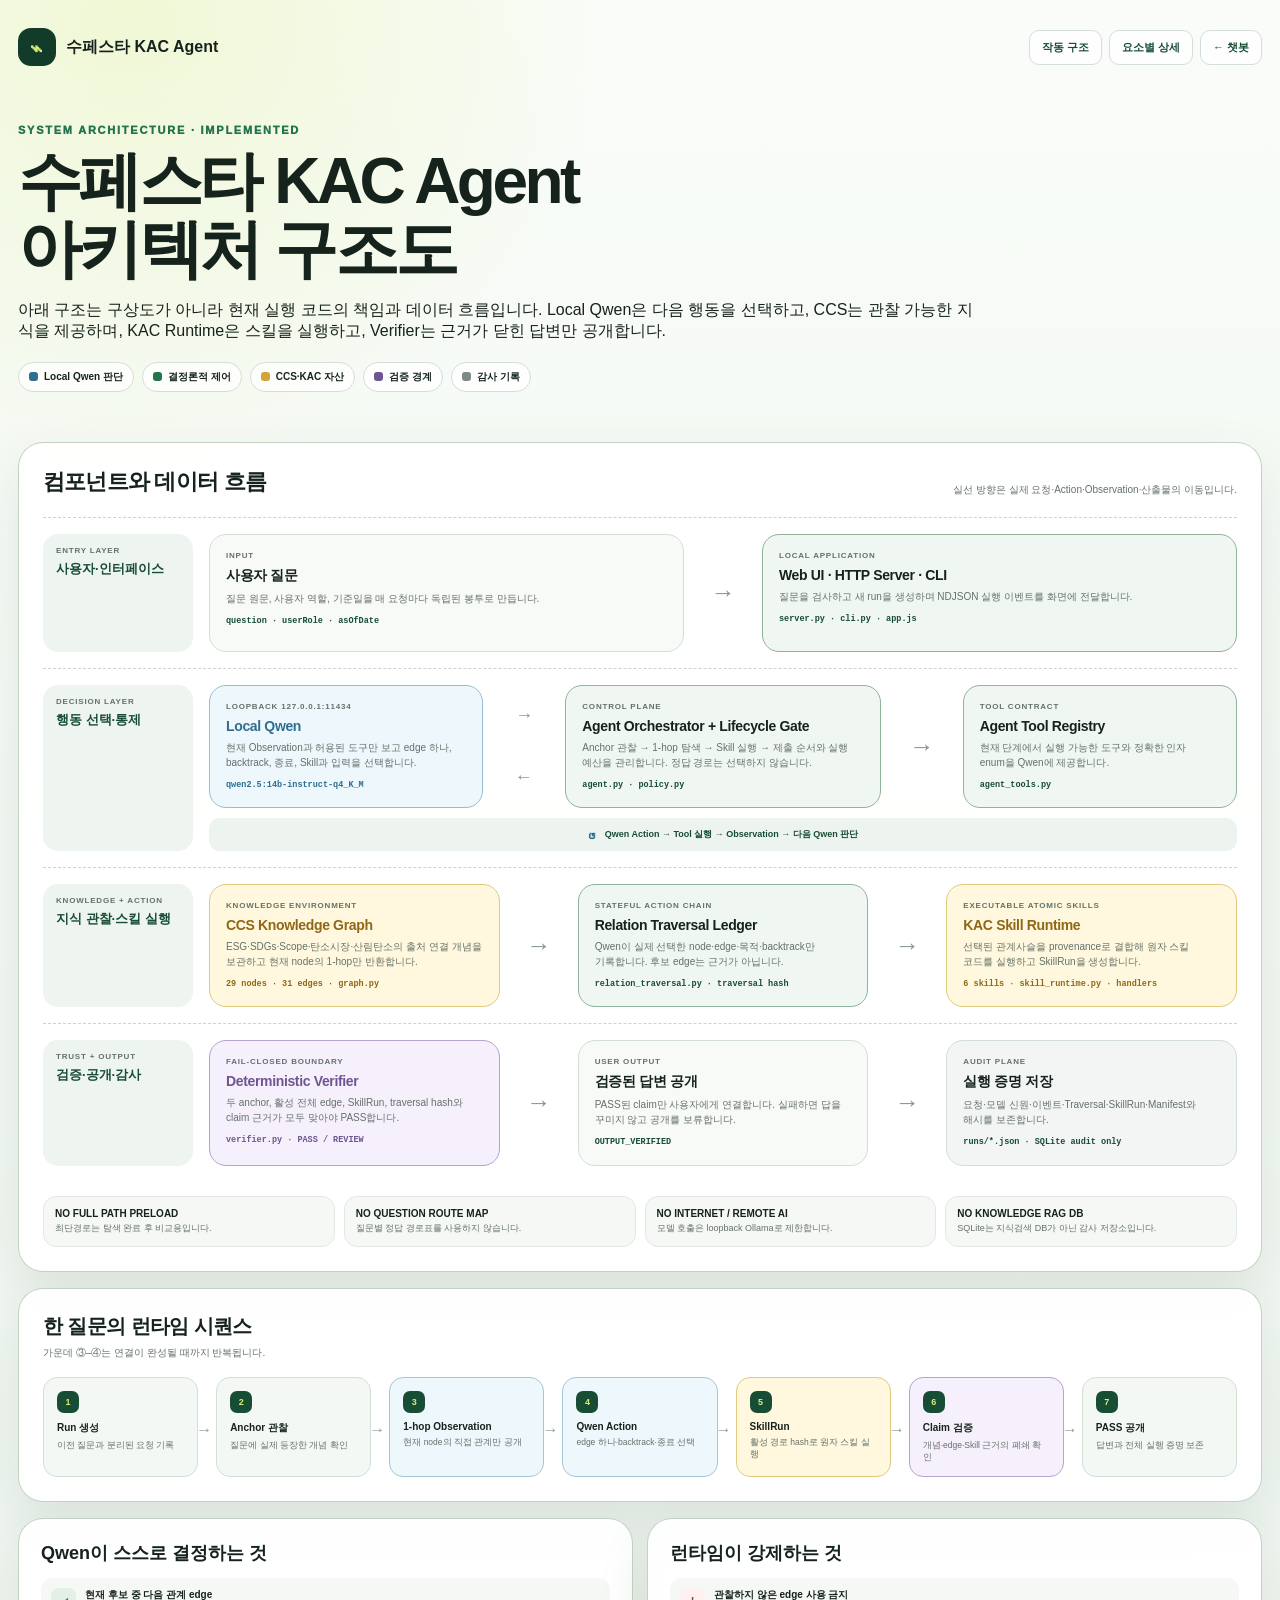
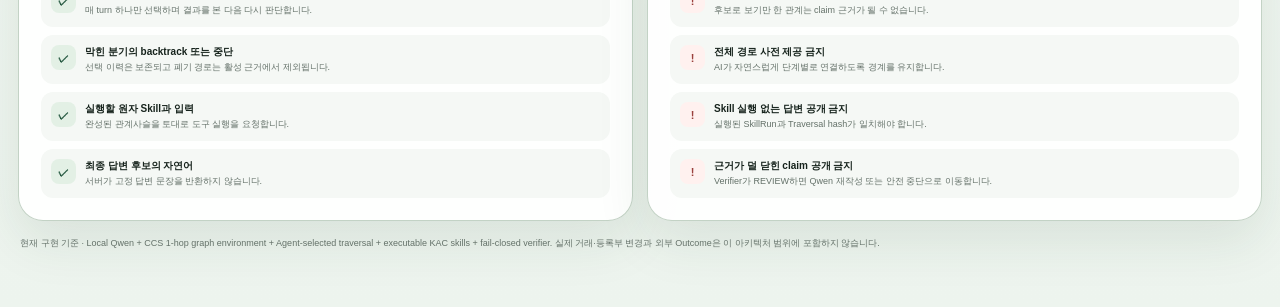
==== web/kac-architecture.html @ 11a13f76 "Add KAC agent architecture diagram" ====
<!doctype html>
<html lang="ko">
<head>
  <meta charset="utf-8">
  <meta name="viewport" content="width=device-width, initial-scale=1">
  <meta name="description" content="수페스타 KAC Agent의 실제 시스템 아키텍처 구조도">
  <title>수페스타 KAC Agent 아키텍처</title>
  <style>
    :root {
      --ink:#16231c; --muted:#647169; --forest:#174d34; --forest-2:#23734d;
      --lime:#d8ed7a; --paper:#f7faf6; --white:#fff; --line:#d3dfd5;
      --blue:#2f6e91; --blue-bg:#edf7fc; --gold:#906716; --gold-bg:#fff8de;
      --purple:#6e5592; --purple-bg:#f5f0fb; --red:#9a403d; --red-bg:#fff1ef;
      --shadow:0 20px 52px rgba(25,64,42,.10);
    }
    *{box-sizing:border-box}
    body{margin:0;color:var(--ink);background:radial-gradient(circle at 10% 0,rgba(216,237,122,.28),transparent 30rem),linear-gradient(180deg,#f9fcf8,#edf4ee);font-family:Pretendard,"Noto Sans KR",-apple-system,BlinkMacSystemFont,"Segoe UI",sans-serif}
    a{color:inherit}.page{width:min(1320px,calc(100% - 36px));margin:auto;padding:28px 0 56px}
    .topbar{display:flex;align-items:center;justify-content:space-between;gap:16px}.brand{display:flex;align-items:center;gap:10px;text-decoration:none;font-weight:900}.mark{display:grid;width:38px;height:38px;place-items:center;border-radius:13px;background:#123b29;color:var(--lime);font-size:23px}.nav{display:flex;gap:7px;flex-wrap:wrap;justify-content:flex-end}.nav a{padding:9px 12px;border:1px solid var(--line);border-radius:10px;background:rgba(255,255,255,.78);color:var(--forest);font-size:11px;font-weight:850;text-decoration:none}
    .hero{padding:58px 0 30px;max-width:960px}.eyebrow{margin:0;color:var(--forest-2);font-size:11px;font-weight:950;letter-spacing:.16em}.hero h1{margin:12px 0 15px;font-size:clamp(38px,5vw,64px);line-height:1.06;letter-spacing:-.055em}.hero>p:last-child{max-width:870px;margin:0;color:var(--muted);font-size:16px;line-height:1.72;word-break:keep-all}
    .legend{display:flex;flex-wrap:wrap;gap:8px;margin:20px 0}.legend span{display:flex;align-items:center;gap:6px;padding:7px 10px;border:1px solid var(--line);border-radius:999px;background:rgba(255,255,255,.82);font-size:10px;font-weight:850}.dot{width:9px;height:9px;border-radius:3px}.dot.model{background:var(--blue)}.dot.control{background:var(--forest-2)}.dot.asset{background:#d2a536}.dot.verify{background:var(--purple)}.dot.audit{background:#7e8b84}
    .card{border:1px solid rgba(190,207,193,.92);border-radius:25px;background:rgba(255,255,255,.92);box-shadow:var(--shadow)}
    .architecture{padding:24px}.arch-head{display:flex;align-items:end;justify-content:space-between;gap:18px;margin-bottom:20px}.arch-head h2{margin:0;font-size:22px;letter-spacing:-.035em}.arch-head p{margin:0;color:var(--muted);font-size:10px}
    .zone{position:relative;display:grid;grid-template-columns:150px 1fr;gap:16px;padding:16px 0;border-top:1px dashed #c8d6cb}.zone:first-of-type{border-top:0;padding-top:0}.zone-label{padding:12px 13px;border-radius:15px;background:#eef4ef;align-self:stretch}.zone-label small{display:block;color:var(--muted);font-size:8px;font-weight:900;letter-spacing:.1em}.zone-label strong{display:block;margin-top:5px;color:var(--forest);font-size:13px;line-height:1.35}.zone-body{display:grid;gap:12px;align-items:stretch}.zone.user .zone-body{grid-template-columns:1fr 54px 1fr}.zone.decision .zone-body{grid-template-columns:1fr 58px 1.15fr 58px 1fr}.zone.execution .zone-body{grid-template-columns:1fr 54px 1fr 54px 1fr}.zone.output .zone-body{grid-template-columns:1fr 54px 1fr 54px 1fr}
    .box{position:relative;min-height:118px;padding:16px;border:1px solid var(--line);border-radius:17px;background:var(--paper)}.box small{display:block;color:var(--muted);font-size:8px;font-weight:900;letter-spacing:.1em}.box h3{margin:7px 0 6px;font-size:14px;letter-spacing:-.025em}.box p{margin:0;color:var(--muted);font-size:10px;line-height:1.5;word-break:keep-all}.box code{display:block;margin-top:9px;color:var(--forest);font:700 8.5px/1.45 ui-monospace,SFMono-Regular,Menlo,monospace;overflow-wrap:anywhere}.box.model{border-color:#96bdd1;background:var(--blue-bg)}.box.model h3,.box.model code{color:var(--blue)}.box.control{border-color:#8fb39b;background:#f0f7f2}.box.asset{border-color:#dfca7e;background:var(--gold-bg)}.box.asset h3,.box.asset code{color:var(--gold)}.box.verify{border-color:#b6a3d0;background:var(--purple-bg)}.box.verify h3,.box.verify code{color:var(--purple)}.box.audit{background:#f2f5f3}
    .arrow{display:grid;place-items:center;color:#869990;font-size:25px;font-weight:900}.arrow.two{grid-template-rows:1fr 1fr;font-size:18px}.arrow.two span:last-child{transform:rotate(180deg)}
    .feedback{grid-column:1/-1;display:flex;align-items:center;justify-content:center;gap:9px;margin-top:-2px;padding:8px 12px;border-radius:11px;background:#edf4ef;color:var(--forest);font-size:9px;font-weight:850}.feedback b{font-size:15px;color:var(--blue)}
    .guardrail{display:grid;grid-template-columns:repeat(4,1fr);gap:9px;margin-top:14px}.guardrail div{padding:11px;border-radius:13px;background:#f5f8f5;border:1px solid #e1e9e2}.guardrail strong{display:block;font-size:10px}.guardrail p{margin:3px 0 0;color:var(--muted);font-size:9px;line-height:1.45}
    .sequence{margin-top:16px;padding:24px}.sequence h2{margin:0 0 6px;font-size:20px;letter-spacing:-.03em}.sequence>p{margin:0 0 17px;color:var(--muted);font-size:10px}.seq-flow{display:grid;grid-template-columns:repeat(7,minmax(0,1fr));gap:18px}.seq{position:relative;padding:13px;border-radius:14px;background:#f4f8f4;border:1px solid var(--line);min-height:100px}.seq::after{content:"→";position:absolute;right:-15px;top:44%;color:#8ba096;font-weight:900}.seq:last-child::after{display:none}.seq span{display:grid;width:22px;height:22px;place-items:center;border-radius:7px;background:var(--forest);color:var(--lime);font-size:9px;font-weight:900}.seq b{display:block;margin:8px 0 4px;font-size:10px}.seq p{margin:0;color:var(--muted);font-size:8.5px;line-height:1.45}.seq.loop-step{background:var(--blue-bg);border-color:#a6c6d7}.seq.skill-step{background:var(--gold-bg);border-color:#dfca7e}.seq.verify-step{background:var(--purple-bg);border-color:#b6a3d0}
    .truth-grid{display:grid;grid-template-columns:1fr 1fr;gap:14px;margin-top:16px}.truth{padding:22px}.truth h2{margin:0 0 13px;font-size:18px}.truth-list{display:grid;gap:8px}.truth-item{display:grid;grid-template-columns:25px 1fr;gap:9px;padding:10px;border-radius:12px;background:#f5f8f5}.truth-item b{display:grid;width:25px;height:25px;place-items:center;border-radius:8px;background:#e3f0e5;color:var(--forest);font-size:11px}.truth-item.no b{background:var(--red-bg);color:var(--red)}.truth-item strong{display:block;font-size:10px}.truth-item p{margin:2px 0 0;color:var(--muted);font-size:9px;line-height:1.45}.footer{margin:16px 2px 0;color:var(--muted);font-size:9px;line-height:1.5}
    @media(max-width:1000px){.zone{grid-template-columns:1fr}.zone.user .zone-body,.zone.decision .zone-body,.zone.execution .zone-body,.zone.output .zone-body{grid-template-columns:1fr}.arrow{height:25px}.arrow,.arrow.two span{transform:rotate(90deg)}.arrow.two{display:flex;justify-content:center;gap:8px}.feedback{grid-column:1}.guardrail{grid-template-columns:1fr 1fr}.seq-flow{grid-template-columns:1fr;gap:8px}.seq::after{content:"↓";right:50%;top:auto;bottom:-16px;transform:translateX(50%)}.truth-grid{grid-template-columns:1fr}}
    @media(max-width:620px){.page{width:min(100% - 22px,1320px)}.hero{padding-top:40px}.architecture,.sequence,.truth{padding:17px}.arch-head{display:block}.arch-head p{margin-top:6px}.guardrail{grid-template-columns:1fr}.nav a:first-child{display:none}}
  </style>
</head>
<body>
  <div class="page">
    <header class="topbar">
      <a class="brand" href="/"><span class="mark">⌁</span><span>수페스타 KAC Agent</span></a>
      <nav class="nav"><a href="/runtime-visual.html">작동 구조</a><a href="/runtime-deep-dive.html">요소별 상세</a><a href="/">← 챗봇</a></nav>
    </header>

    <section class="hero">
      <p class="eyebrow">SYSTEM ARCHITECTURE · IMPLEMENTED</p>
      <h1>수페스타 KAC Agent<br>아키텍처 구조도</h1>
      <p>아래 구조는 구상도가 아니라 현재 실행 코드의 책임과 데이터 흐름입니다. Local Qwen은 다음 행동을 선택하고, CCS는 관찰 가능한 지식을 제공하며, KAC Runtime은 스킬을 실행하고, Verifier는 근거가 닫힌 답변만 공개합니다.</p>
      <div class="legend"><span><i class="dot model"></i>Local Qwen 판단</span><span><i class="dot control"></i>결정론적 제어</span><span><i class="dot asset"></i>CCS·KAC 자산</span><span><i class="dot verify"></i>검증 경계</span><span><i class="dot audit"></i>감사 기록</span></div>
    </section>

    <section class="card architecture">
      <div class="arch-head"><h2>컴포넌트와 데이터 흐름</h2><p>실선 방향은 실제 요청·Action·Observation·산출물의 이동입니다.</p></div>

      <div class="zone user">
        <div class="zone-label"><small>ENTRY LAYER</small><strong>사용자·인터페이스</strong></div>
        <div class="zone-body">
          <article class="box"><small>INPUT</small><h3>사용자 질문</h3><p>질문 원문, 사용자 역할, 기준일을 매 요청마다 독립된 봉투로 만듭니다.</p><code>question · userRole · asOfDate</code></article>
          <div class="arrow">→</div>
          <article class="box control"><small>LOCAL APPLICATION</small><h3>Web UI · HTTP Server · CLI</h3><p>질문을 검사하고 새 run을 생성하며 NDJSON 실행 이벤트를 화면에 전달합니다.</p><code>server.py · cli.py · app.js</code></article>
        </div>
      </div>

      <div class="zone decision">
        <div class="zone-label"><small>DECISION LAYER</small><strong>행동 선택·통제</strong></div>
        <div class="zone-body">
          <article class="box model"><small>LOOPBACK 127.0.0.1:11434</small><h3>Local Qwen</h3><p>현재 Observation과 허용된 도구만 보고 edge 하나, backtrack, 종료, Skill과 입력을 선택합니다.</p><code>qwen2.5:14b-instruct-q4_K_M</code></article>
          <div class="arrow two"><span>→</span><span>→</span></div>
          <article class="box control"><small>CONTROL PLANE</small><h3>Agent Orchestrator + Lifecycle Gate</h3><p>Anchor 관찰 → 1-hop 탐색 → Skill 실행 → 제출 순서와 실행 예산을 관리합니다. 정답 경로는 선택하지 않습니다.</p><code>agent.py · policy.py</code></article>
          <div class="arrow">→</div>
          <article class="box control"><small>TOOL CONTRACT</small><h3>Agent Tool Registry</h3><p>현재 단계에서 실행 가능한 도구와 정확한 인자 enum을 Qwen에 제공합니다.</p><code>agent_tools.py</code></article>
          <div class="feedback"><b>↺</b> Qwen Action → Tool 실행 → Observation → 다음 Qwen 판단</div>
        </div>
      </div>

      <div class="zone execution">
        <div class="zone-label"><small>KNOWLEDGE + ACTION</small><strong>지식 관찰·스킬 실행</strong></div>
        <div class="zone-body">
          <article class="box asset"><small>KNOWLEDGE ENVIRONMENT</small><h3>CCS Knowledge Graph</h3><p>ESG·SDGs·Scope·탄소시장·산림탄소의 출처 연결 개념을 보관하고 현재 node의 1-hop만 반환합니다.</p><code>29 nodes · 31 edges · graph.py</code></article>
          <div class="arrow">→</div>
          <article class="box control"><small>STATEFUL ACTION CHAIN</small><h3>Relation Traversal Ledger</h3><p>Qwen이 실제 선택한 node·edge·목적·backtrack만 기록합니다. 후보 edge는 근거가 아닙니다.</p><code>relation_traversal.py · traversal hash</code></article>
          <div class="arrow">→</div>
          <article class="box asset"><small>EXECUTABLE ATOMIC SKILLS</small><h3>KAC Skill Runtime</h3><p>선택된 관계사슬을 provenance로 결합해 원자 스킬 코드를 실행하고 SkillRun을 생성합니다.</p><code>6 skills · skill_runtime.py · handlers</code></article>
        </div>
      </div>

      <div class="zone output">
        <div class="zone-label"><small>TRUST + OUTPUT</small><strong>검증·공개·감사</strong></div>
        <div class="zone-body">
          <article class="box verify"><small>FAIL-CLOSED BOUNDARY</small><h3>Deterministic Verifier</h3><p>두 anchor, 활성 전체 edge, SkillRun, traversal hash와 claim 근거가 모두 맞아야 PASS합니다.</p><code>verifier.py · PASS / REVIEW</code></article>
          <div class="arrow">→</div>
          <article class="box"><small>USER OUTPUT</small><h3>검증된 답변 공개</h3><p>PASS된 claim만 사용자에게 연결합니다. 실패하면 답을 꾸미지 않고 공개를 보류합니다.</p><code>OUTPUT_VERIFIED</code></article>
          <div class="arrow">→</div>
          <article class="box audit"><small>AUDIT PLANE</small><h3>실행 증명 저장</h3><p>요청·모델 신원·이벤트·Traversal·SkillRun·Manifest와 해시를 보존합니다.</p><code>runs/*.json · SQLite audit only</code></article>
        </div>
      </div>

      <div class="guardrail">
        <div><strong>NO FULL PATH PRELOAD</strong><p>최단경로는 탐색 완료 후 비교용입니다.</p></div>
        <div><strong>NO QUESTION ROUTE MAP</strong><p>질문별 정답 경로표를 사용하지 않습니다.</p></div>
        <div><strong>NO INTERNET / REMOTE AI</strong><p>모델 호출은 loopback Ollama로 제한합니다.</p></div>
        <div><strong>NO KNOWLEDGE RAG DB</strong><p>SQLite는 지식검색 DB가 아닌 감사 저장소입니다.</p></div>
      </div>
    </section>

    <section class="card sequence">
      <h2>한 질문의 런타임 시퀀스</h2>
      <p>가운데 ③–④는 연결이 완성될 때까지 반복됩니다.</p>
      <div class="seq-flow">
        <article class="seq"><span>1</span><b>Run 생성</b><p>이전 질문과 분리된 요청 기록</p></article>
        <article class="seq"><span>2</span><b>Anchor 관찰</b><p>질문에 실제 등장한 개념 확인</p></article>
        <article class="seq loop-step"><span>3</span><b>1-hop Observation</b><p>현재 node의 직접 관계만 공개</p></article>
        <article class="seq loop-step"><span>4</span><b>Qwen Action</b><p>edge 하나·backtrack·종료 선택</p></article>
        <article class="seq skill-step"><span>5</span><b>SkillRun</b><p>활성 경로 hash로 원자 스킬 실행</p></article>
        <article class="seq verify-step"><span>6</span><b>Claim 검증</b><p>개념·edge·Skill 근거의 폐쇄 확인</p></article>
        <article class="seq"><span>7</span><b>PASS 공개</b><p>답변과 전체 실행 증명 보존</p></article>
      </div>
    </section>

    <div class="truth-grid">
      <section class="card truth">
        <h2>Qwen이 스스로 결정하는 것</h2>
        <div class="truth-list">
          <div class="truth-item"><b>✓</b><div><strong>현재 후보 중 다음 관계 edge</strong><p>매 turn 하나만 선택하며 결과를 본 다음 다시 판단합니다.</p></div></div>
          <div class="truth-item"><b>✓</b><div><strong>막힌 분기의 backtrack 또는 중단</strong><p>선택 이력은 보존되고 폐기 경로는 활성 근거에서 제외됩니다.</p></div></div>
          <div class="truth-item"><b>✓</b><div><strong>실행할 원자 Skill과 입력</strong><p>완성된 관계사슬을 토대로 도구 실행을 요청합니다.</p></div></div>
          <div class="truth-item"><b>✓</b><div><strong>최종 답변 후보의 자연어</strong><p>서버가 고정 답변 문장을 반환하지 않습니다.</p></div></div>
        </div>
      </section>
      <section class="card truth">
        <h2>런타임이 강제하는 것</h2>
        <div class="truth-list">
          <div class="truth-item no"><b>!</b><div><strong>관찰하지 않은 edge 사용 금지</strong><p>후보로 보기만 한 관계는 claim 근거가 될 수 없습니다.</p></div></div>
          <div class="truth-item no"><b>!</b><div><strong>전체 경로 사전 제공 금지</strong><p>AI가 자연스럽게 단계별로 연결하도록 경계를 유지합니다.</p></div></div>
          <div class="truth-item no"><b>!</b><div><strong>Skill 실행 없는 답변 공개 금지</strong><p>실행된 SkillRun과 Traversal hash가 일치해야 합니다.</p></div></div>
          <div class="truth-item no"><b>!</b><div><strong>근거가 덜 닫힌 claim 공개 금지</strong><p>Verifier가 REVIEW하면 Qwen 재작성 또는 안전 중단으로 이동합니다.</p></div></div>
        </div>
      </section>
    </div>

    <p class="footer">현재 구현 기준 · Local Qwen + CCS 1-hop graph environment + Agent-selected traversal + executable KAC skills + fail-closed verifier. 실제 거래·등록부 변경과 외부 Outcome은 이 아키텍처 범위에 포함하지 않습니다.</p>
  </div>
</body>
</html>
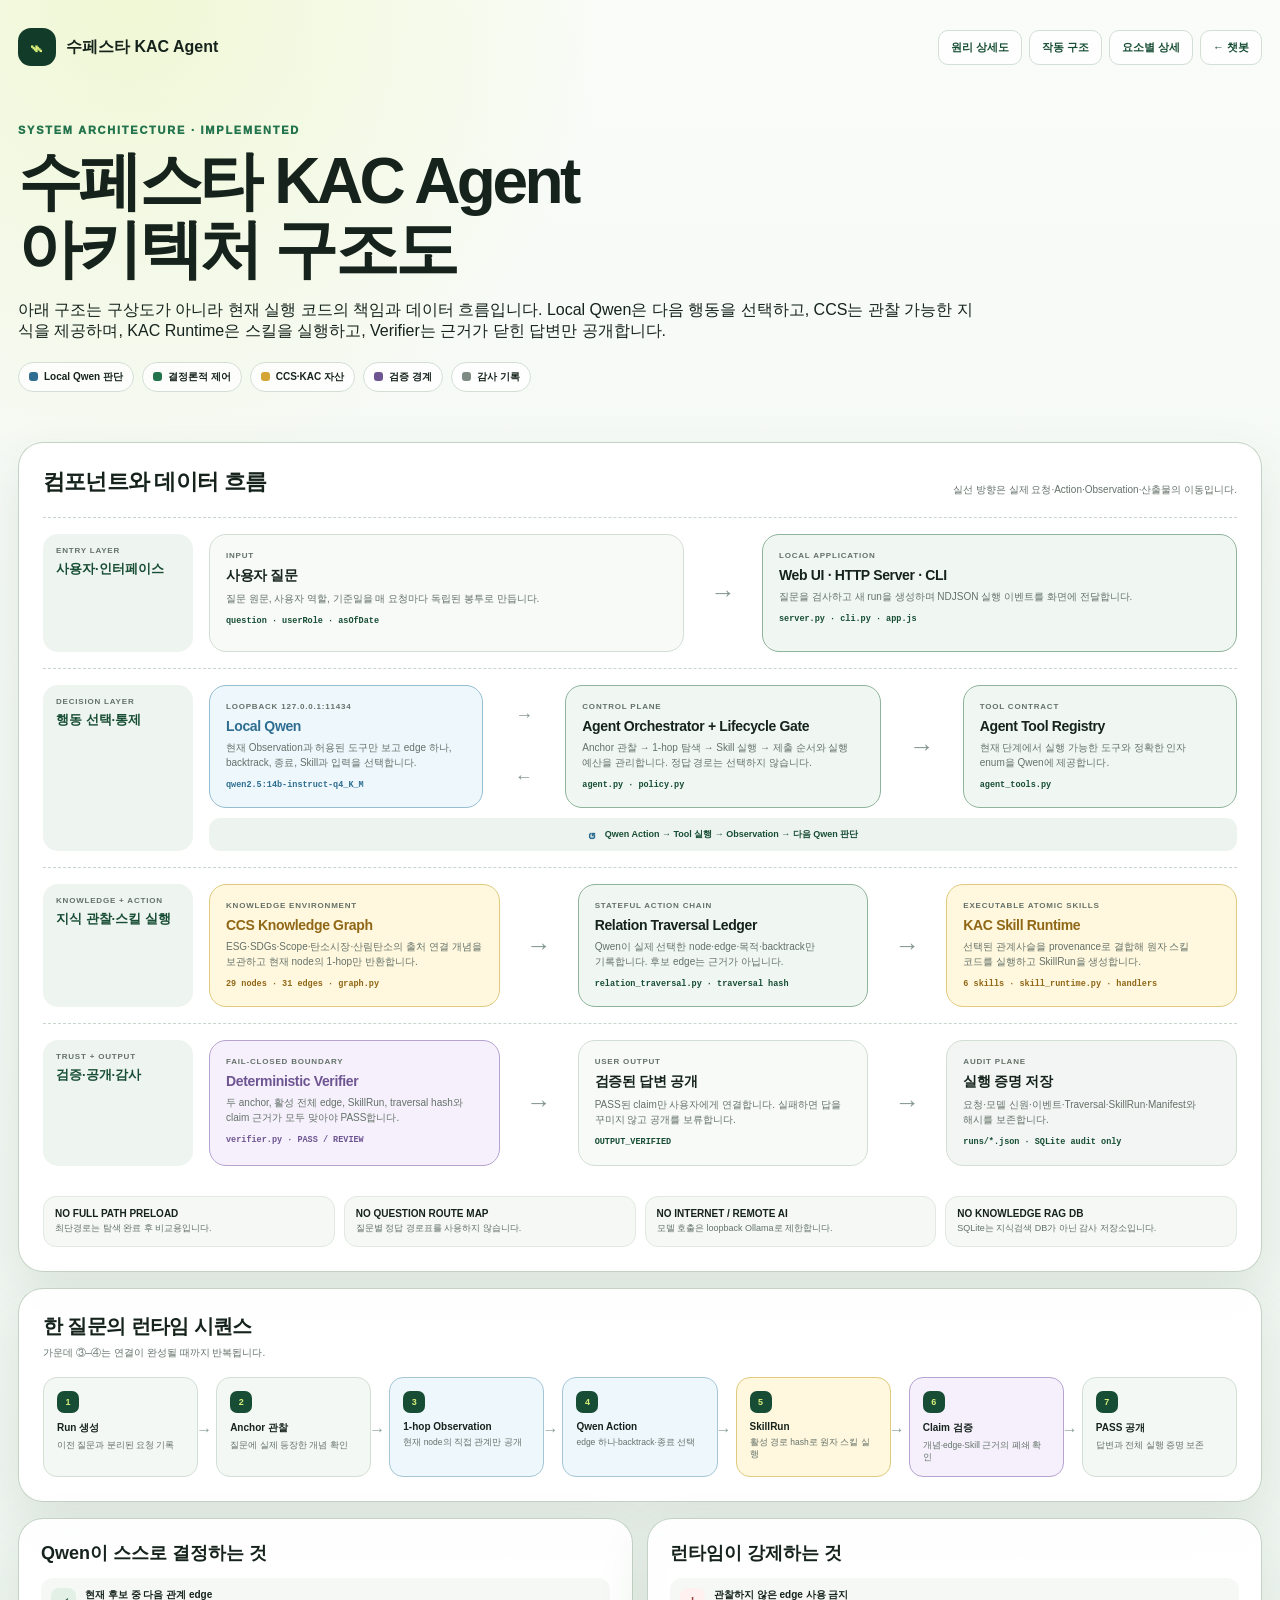
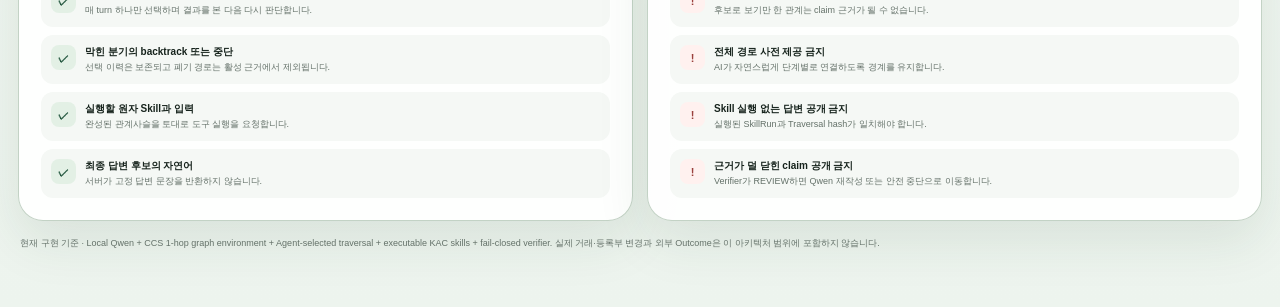
==== commit d395f841: "Add detailed KAC principle diagram" ====
--- a/web/kac-architecture.html
+++ b/web/kac-architecture.html
@@ -36,7 +36,7 @@
   <div class="page">
     <header class="topbar">
       <a class="brand" href="/"><span class="mark">⌁</span><span>수페스타 KAC Agent</span></a>
-      <nav class="nav"><a href="/runtime-visual.html">작동 구조</a><a href="/runtime-deep-dive.html">요소별 상세</a><a href="/">← 챗봇</a></nav>
+      <nav class="nav"><a href="/kac-principle-diagram.html">원리 상세도</a><a href="/runtime-visual.html">작동 구조</a><a href="/runtime-deep-dive.html">요소별 상세</a><a href="/">← 챗봇</a></nav>
     </header>
 
     <section class="hero">
